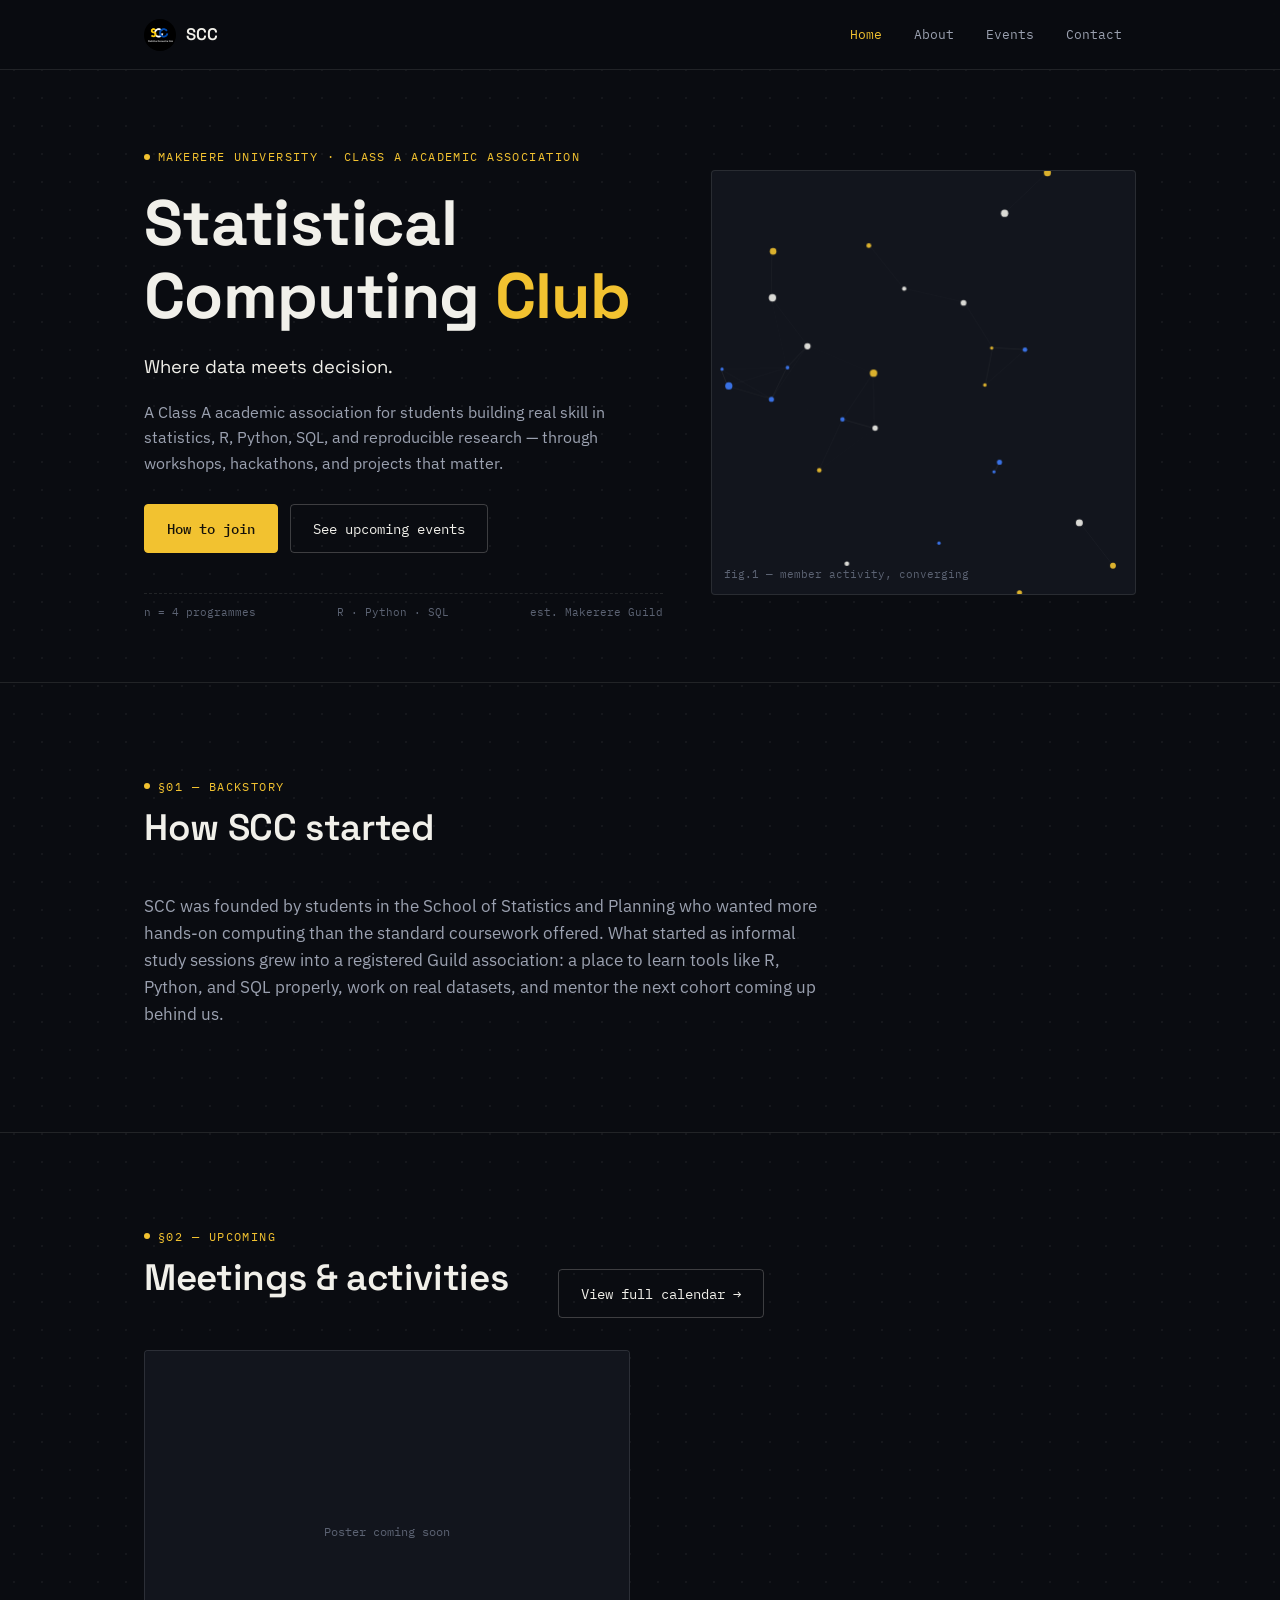
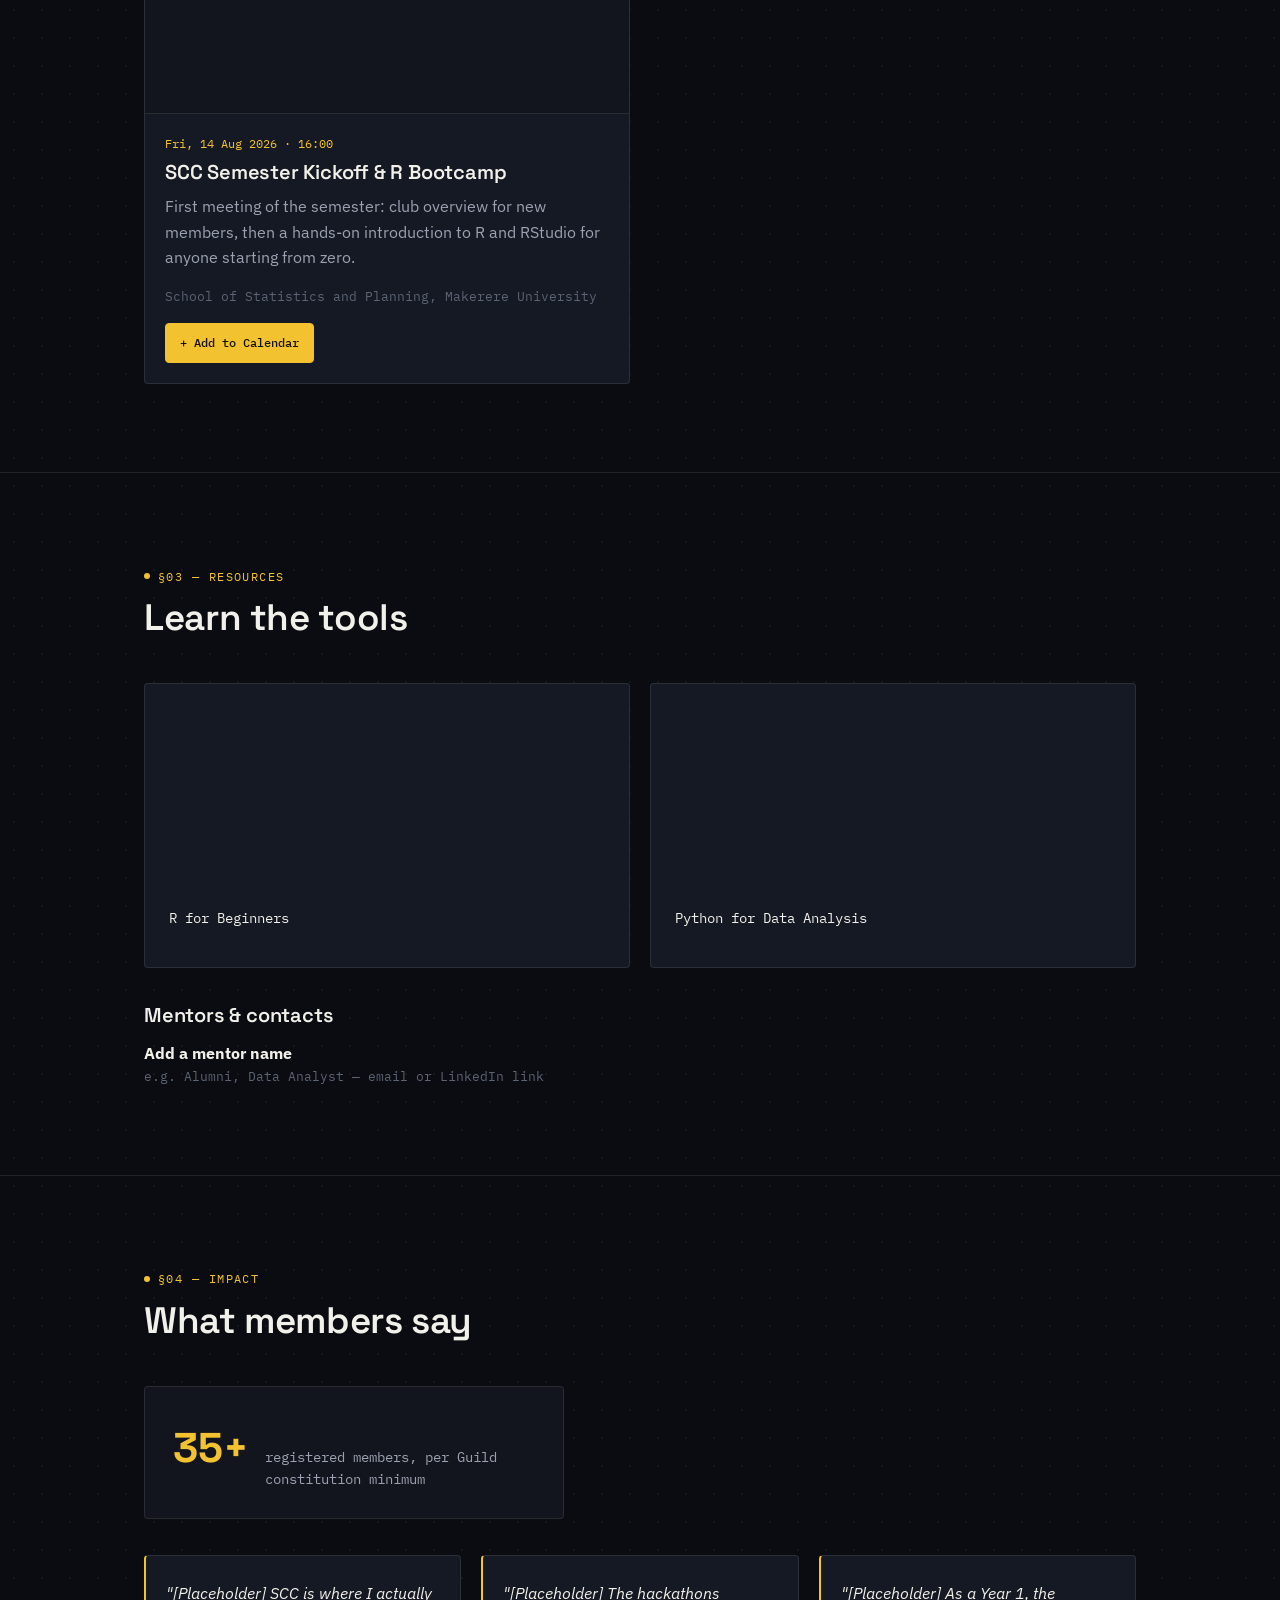
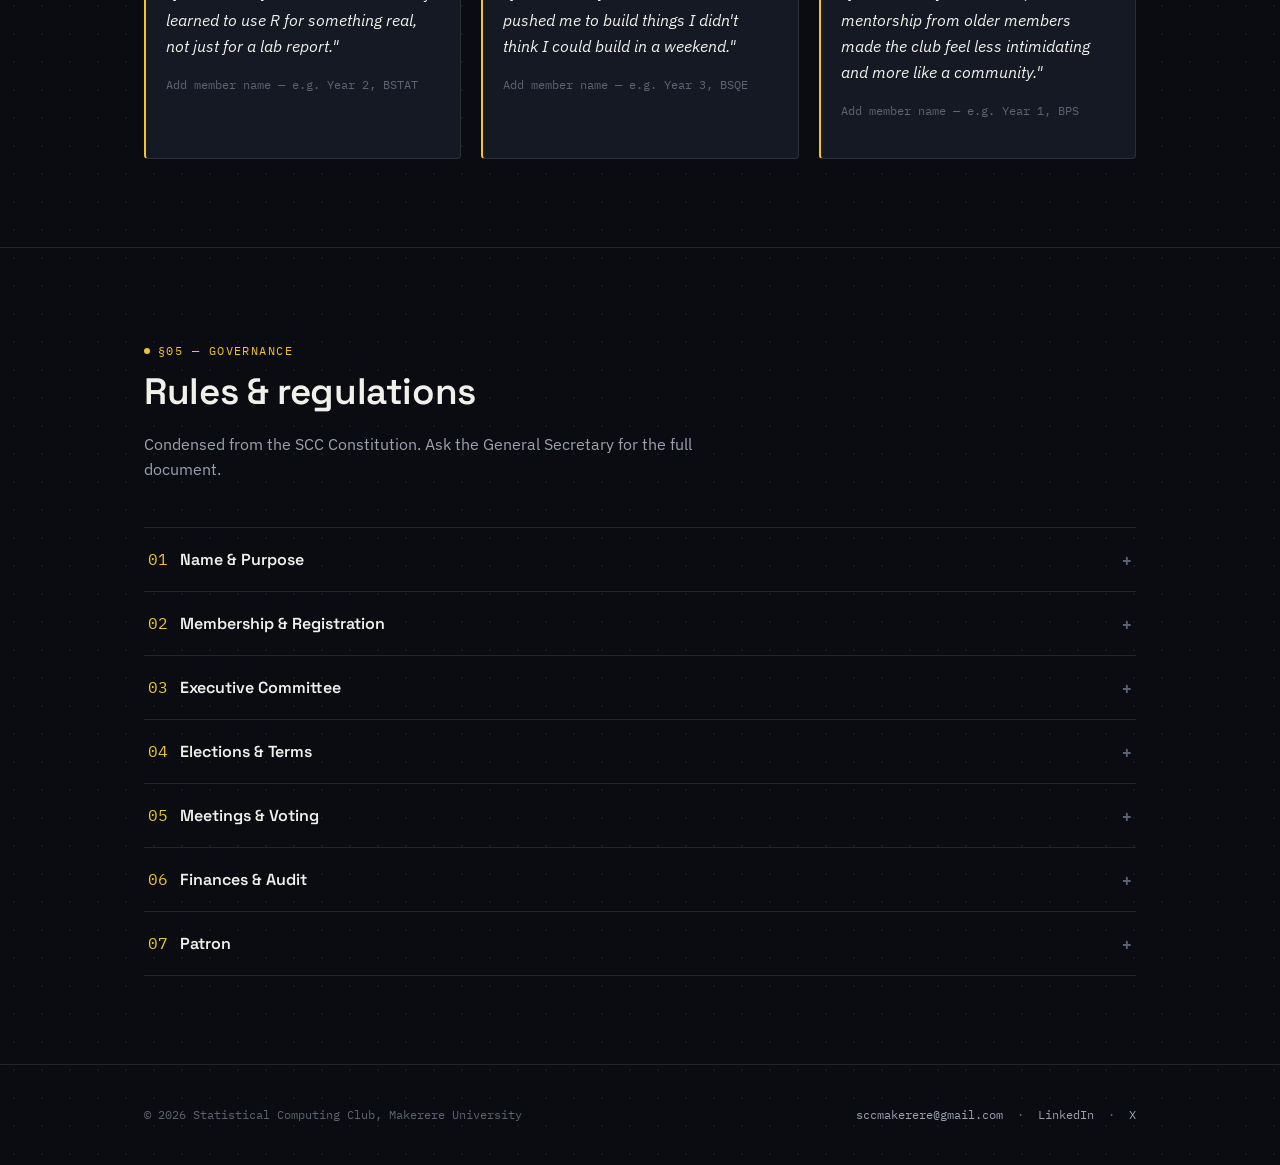
==== index.html @ 18c2f0ee "Add files via upload" ====
<!DOCTYPE html>
<html lang="en">
<head>
<meta charset="UTF-8" />
<meta name="viewport" content="width=device-width, initial-scale=1.0" />
<title>Statistical Computing Club — Makerere University</title>
<meta name="description" content="The Statistical Computing Club (SCC) at Makerere University: workshops, hackathons, and mentorship in R, Python, SQL, and reproducible data science." />
<meta property="og:title" content="Statistical Computing Club — Makerere University" />
<meta property="og:description" content="Workshops, hackathons, and mentorship in R, Python, SQL, and reproducible data science." />
<meta property="og:type" content="website" />
<meta property="og:image" content="assets/logo-alt.png" />
<link rel="icon" type="image/png" href="assets/favicon-32.png" />
<link rel="stylesheet" href="css/style.css" />
</head>
<body data-page="home" data-page-file="index.html">

<header class="site-header" id="site-header"></header>

<section class="hero">
  <div class="wrap hero-grid">
    <div>
      <div class="hero-eyebrow label">Makerere University · Class A Academic Association</div>
      <h1>Statistical Computing <span class="accent">Club</span></h1>
      <p id="heroTagline" style="font-family:var(--display);font-size:1.15rem;color:var(--ink);"></p>
      <p id="heroSubtitle"></p>
      <div class="hero-ctas">
        <a href="about.html#join" class="btn btn-primary">How to join</a>
        <a href="events.html" class="btn">See upcoming events</a>
      </div>
      <div class="axis-row">
        <span>n = 4 programmes</span>
        <span>R · Python · SQL</span>
        <span>est. Makerere Guild</span>
      </div>
    </div>
    <div class="hero-canvas-wrap">
      <canvas id="heroCanvas"></canvas>
      <div class="hero-canvas-caption">fig.1 — member activity, converging</div>
    </div>
  </div>
</section>

<section id="backstory">
  <div class="wrap">
    <div class="section-head">
      <span class="label">§01 — Backstory</span>
      <h2>How SCC started</h2>
    </div>
    <p id="backstoryText" style="max-width:68ch;font-size:1.05rem;"></p>
  </div>
</section>

<section id="upcoming">
  <div class="wrap">
    <div class="section-head" style="display:flex;justify-content:space-between;align-items:flex-end;flex-wrap:wrap;gap:16px;margin-bottom:32px;">
      <div>
        <span class="label">§02 — Upcoming</span>
        <h2>Meetings & activities</h2>
      </div>
      <a href="events.html" class="btn">View full calendar →</a>
    </div>
    <div class="grid-2" id="upcomingPreview"></div>
  </div>
</section>

<section id="resources">
  <div class="wrap">
    <div class="section-head">
      <span class="label">§03 — Resources</span>
      <h2>Learn the tools</h2>
    </div>
    <div class="grid-2" id="videoGrid" style="margin-bottom:36px;"></div>
    <h3 style="margin-bottom:14px;">Mentors & contacts</h3>
    <ul id="mentorList" style="list-style:none;padding:0;margin:0;display:grid;gap:12px;"></ul>
  </div>
</section>

<section id="impact">
  <div class="wrap">
    <div class="section-head">
      <span class="label">§04 — Impact</span>
      <h2>What members say</h2>
    </div>
    <div class="stat-strip" style="margin-bottom:36px;max-width:420px;">
      <span class="value" id="statValue"></span>
      <span class="stat-label" id="statLabel"></span>
    </div>
    <div class="grid-3" id="testimonialGrid"></div>
  </div>
</section>

<section id="rules">
  <div class="wrap">
    <div class="section-head">
      <span class="label">§05 — Governance</span>
      <h2>Rules & regulations</h2>
      <p>Condensed from the SCC Constitution. Ask the General Secretary for the full document.</p>
    </div>
    <div id="rulesAccordion"></div>
  </div>
</section>

<footer class="site-footer" id="site-footer"></footer>

<script src="js/content.js"></script>
<script src="js/main.js"></script>
</body>
</html>
---- css/style.css ----
/* ============================================================
   SCC — Statistical Computing Club
   Design: "data console" — dark ground, three logo-derived
   accents, monospace data annotations echoing the club's
   circular S-O-C mark. Signature element: the drifting dot-plot
   in the hero (see js/main.js) that resolves into a trend line.
   ============================================================ */

@import url('https://fonts.googleapis.com/css2?family=Space+Grotesk:wght@400;500;600;700&family=IBM+Plex+Sans:wght@400;500;600&family=IBM+Plex+Mono:wght@400;500&display=swap');

:root {
  /* ---- palette ---- */
  --bg:        #0A0C11;
  --bg-raised: #12151D;
  --bg-card:   #151923;
  --line:      rgba(243, 241, 234, 0.10);
  --line-strong: rgba(243, 241, 234, 0.22);
  --ink:       #F1F0EA;
  --ink-dim:   #9BA1B0;
  --ink-faint: #5C6373;
  --gold:      #F2C230;
  --gold-dim:  #8A712B;
  --blue:      #3E7BFA;
  --blue-dim:  #26417E;

  /* ---- type ---- */
  --display: 'Space Grotesk', sans-serif;
  --body:    'IBM Plex Sans', sans-serif;
  --mono:    'IBM Plex Mono', monospace;

  /* ---- layout ---- */
  --maxw: 1120px;
  --pad: clamp(20px, 5vw, 64px);
  --radius: 4px;
}

* { box-sizing: border-box; }
html { scroll-behavior: smooth; }

body {
  margin: 0;
  background: var(--bg);
  color: var(--ink);
  font-family: var(--body);
  font-size: 16px;
  line-height: 1.6;
  -webkit-font-smoothing: antialiased;
}

/* faint dot-grid ground texture, echoes the logo's circles */
body {
  background-image:
    radial-gradient(circle, rgba(243,241,234,0.05) 1px, transparent 1px);
  background-size: 28px 28px;
}

img { max-width: 100%; display: block; }
a { color: inherit; }

h1, h2, h3, h4 {
  font-family: var(--display);
  font-weight: 600;
  line-height: 1.15;
  margin: 0 0 0.5em;
  letter-spacing: -0.01em;
}

h1 { font-size: clamp(2.4rem, 5vw, 4rem); font-weight: 700; }
h2 { font-size: clamp(1.6rem, 3.2vw, 2.3rem); }
h3 { font-size: 1.25rem; }

p { margin: 0 0 1em; color: var(--ink-dim); }

.mono { font-family: var(--mono); }

.label {
  font-family: var(--mono);
  font-size: 0.75rem;
  letter-spacing: 0.12em;
  text-transform: uppercase;
  color: var(--gold);
  display: inline-flex;
  align-items: center;
  gap: 8px;
}
.label::before {
  content: '';
  width: 6px;
  height: 6px;
  border-radius: 50%;
  background: var(--gold);
  display: inline-block;
}

.wrap {
  max-width: var(--maxw);
  margin: 0 auto;
  padding-left: var(--pad);
  padding-right: var(--pad);
}

section { padding: 88px 0; border-bottom: 1px solid var(--line); }
section:last-of-type { border-bottom: none; }

.btn {
  font-family: var(--mono);
  font-size: 0.9rem;
  display: inline-flex;
  align-items: center;
  gap: 8px;
  padding: 12px 22px;
  border-radius: var(--radius);
  border: 1px solid var(--line-strong);
  color: var(--ink);
  text-decoration: none;
  background: transparent;
  cursor: pointer;
  transition: border-color .18s ease, background .18s ease, transform .18s ease;
}
.btn:hover { border-color: var(--gold); transform: translateY(-1px); }

.btn-primary {
  background: var(--gold);
  color: #14110A;
  border-color: var(--gold);
  font-weight: 500;
}
.btn-primary:hover { background: #fdd54a; border-color: #fdd54a; }

.btn-whatsapp {
  background: #1F8A4C;
  border-color: #1F8A4C;
  color: #fff;
  font-weight: 500;
}
.btn-whatsapp:hover { background: #23a058; border-color: #23a058; }

/* ---------------- header / nav ---------------- */
header.site-header {
  position: sticky;
  top: 0;
  z-index: 50;
  background: rgba(10, 12, 17, 0.86);
  backdrop-filter: blur(10px);
  border-bottom: 1px solid var(--line);
}
.nav-row {
  display: flex;
  align-items: center;
  justify-content: space-between;
  padding: 16px var(--pad);
  max-width: var(--maxw);
  margin: 0 auto;
}
.brand {
  display: flex;
  align-items: center;
  gap: 10px;
  text-decoration: none;
  font-family: var(--display);
  font-weight: 600;
  color: var(--ink);
  font-size: 1.05rem;
}
.brand img { width: 32px; height: 32px; border-radius: 50%; }

nav.primary-nav { display: flex; gap: 4px; align-items: center; }
nav.primary-nav a {
  font-family: var(--mono);
  font-size: 0.82rem;
  text-decoration: none;
  color: var(--ink-dim);
  padding: 8px 14px;
  border-radius: var(--radius);
  transition: color .15s ease, background .15s ease;
}
nav.primary-nav a:hover { color: var(--ink); background: var(--bg-raised); }
nav.primary-nav a.active { color: var(--gold); }

.nav-toggle {
  display: none;
  background: none;
  border: 1px solid var(--line-strong);
  border-radius: var(--radius);
  color: var(--ink);
  width: 40px; height: 40px;
  font-family: var(--mono);
  cursor: pointer;
}

@media (max-width: 720px) {
  nav.primary-nav {
    display: none;
    position: absolute;
    top: 100%; left: 0; right: 0;
    flex-direction: column;
    background: var(--bg-raised);
    border-bottom: 1px solid var(--line);
    padding: 8px;
  }
  nav.primary-nav.open { display: flex; }
  nav.primary-nav a { padding: 12px 14px; }
  .nav-toggle { display: block; }
}

/* ---------------- hero ---------------- */
.hero {
  padding: 72px 0 60px;
  position: relative;
  overflow: hidden;
  border-bottom: 1px solid var(--line);
}
.hero-grid {
  display: grid;
  grid-template-columns: 1.1fr 0.9fr;
  gap: 48px;
  align-items: center;
}
@media (max-width: 860px) { .hero-grid { grid-template-columns: 1fr; } }

.hero-eyebrow { margin-bottom: 20px; }
.hero h1 { margin-bottom: 18px; }
.hero h1 .accent { color: var(--gold); }
.hero-canvas-wrap {
  position: relative;
  aspect-ratio: 1 / 1;
  border: 1px solid var(--line);
  border-radius: var(--radius);
  background: var(--bg-raised);
  overflow: hidden;
}
.hero-canvas-wrap canvas { width: 100%; height: 100%; display: block; }
.hero-canvas-caption {
  position: absolute;
  bottom: 10px; left: 12px;
  font-family: var(--mono);
  font-size: 0.68rem;
  color: var(--ink-faint);
}
.hero-ctas { display: flex; gap: 12px; flex-wrap: wrap; margin-top: 28px; }

/* ---------------- axis ticks decoration ---------------- */
.axis-row {
  display: flex;
  justify-content: space-between;
  font-family: var(--mono);
  font-size: 0.7rem;
  color: var(--ink-faint);
  border-top: 1px dashed var(--line);
  padding-top: 10px;
  margin-top: 40px;
}

/* ---------------- cards / grids ---------------- */
.card {
  background: var(--bg-card);
  border: 1px solid var(--line);
  border-radius: var(--radius);
  padding: 24px;
}
.grid-3 { display: grid; grid-template-columns: repeat(3, 1fr); gap: 20px; }
.grid-2 { display: grid; grid-template-columns: repeat(2, 1fr); gap: 20px; }
@media (max-width: 760px) { .grid-3, .grid-2 { grid-template-columns: 1fr; } }

/* ---------------- accordion (rules) ---------------- */
.accordion-item {
  border-bottom: 1px solid var(--line);
}
.accordion-item:first-child { border-top: 1px solid var(--line); }
.accordion-trigger {
  width: 100%;
  text-align: left;
  background: none;
  border: none;
  color: var(--ink);
  font-family: var(--display);
  font-size: 1rem;
  font-weight: 600;
  padding: 18px 4px;
  display: flex;
  justify-content: space-between;
  align-items: center;
  cursor: pointer;
  gap: 16px;
}
.accordion-trigger .num { color: var(--gold); font-family: var(--mono); font-weight: 400; margin-right: 12px; }
.accordion-trigger .plus {
  font-family: var(--mono);
  color: var(--ink-faint);
  transition: transform .2s ease;
  flex-shrink: 0;
}
.accordion-item.open .plus { transform: rotate(45deg); color: var(--gold); }
.accordion-panel {
  max-height: 0;
  overflow: hidden;
  transition: max-height .28s ease;
}
.accordion-panel p { padding: 0 4px 18px; margin: 0; max-width: 68ch; }

/* ---------------- stat callout ---------------- */
.stat-strip {
  display: flex;
  align-items: baseline;
  gap: 16px;
  padding: 28px;
  border: 1px solid var(--line);
  border-radius: var(--radius);
  background: var(--bg-raised);
}
.stat-strip .value {
  font-family: var(--display);
  font-size: 2.6rem;
  font-weight: 700;
  color: var(--gold);
}
.stat-strip .stat-label { color: var(--ink-dim); font-family: var(--mono); font-size: 0.85rem; }

/* ---------------- testimonials ---------------- */
.testimonial-card { border-left: 2px solid var(--gold); padding-left: 20px; }
.testimonial-card p.quote { color: var(--ink); font-size: 1.02rem; font-style: italic; }
.testimonial-card .attr { font-family: var(--mono); font-size: 0.78rem; color: var(--ink-faint); }

/* ---------------- team ---------------- */
.team-card { text-align: left; }
.team-photo {
  width: 100%;
  aspect-ratio: 1;
  border-radius: var(--radius);
  background: var(--bg-raised);
  border: 1px dashed var(--line-strong);
  display: flex;
  align-items: center;
  justify-content: center;
  color: var(--ink-faint);
  font-family: var(--mono);
  font-size: 0.72rem;
  margin-bottom: 14px;
  overflow: hidden;
}
.team-photo img { width: 100%; height: 100%; object-fit: cover; }
.team-card .role { color: var(--gold); font-family: var(--mono); font-size: 0.75rem; margin-bottom: 6px; display: block; }

/* ---------------- membership table ---------------- */
table.membership {
  width: 100%;
  border-collapse: collapse;
  font-size: 0.92rem;
}
table.membership th, table.membership td {
  text-align: left;
  padding: 14px 16px;
  border-bottom: 1px solid var(--line);
  vertical-align: top;
}
table.membership th {
  font-family: var(--mono);
  font-size: 0.72rem;
  text-transform: uppercase;
  letter-spacing: 0.08em;
  color: var(--ink-faint);
  font-weight: 400;
}
table.membership td.name { font-family: var(--display); font-weight: 600; color: var(--gold); }
.tick { color: #48C774; }
.cross { color: var(--ink-faint); }

/* ---------------- steps (how to join) ---------------- */
.steps { counter-reset: step; list-style: none; margin: 0; padding: 0; }
.steps li {
  counter-increment: step;
  display: flex;
  gap: 18px;
  padding: 18px 0;
  border-bottom: 1px solid var(--line);
}
.steps li:last-child { border-bottom: none; }
.steps li::before {
  content: counter(step, decimal-leading-zero);
  font-family: var(--mono);
  color: var(--gold);
  font-size: 0.85rem;
  flex-shrink: 0;
}

/* ---------------- events / posters ---------------- */
.event-card {
  border: 1px solid var(--line);
  border-radius: var(--radius);
  overflow: hidden;
  background: var(--bg-card);
}
.event-poster {
  aspect-ratio: 4/3;
  background: var(--bg-raised);
  border-bottom: 1px solid var(--line);
  display: flex;
  align-items: center;
  justify-content: center;
  color: var(--ink-faint);
  font-family: var(--mono);
  font-size: 0.75rem;
  text-align: center;
  padding: 12px;
}
.event-poster img { width: 100%; height: 100%; object-fit: cover; }
.event-body { padding: 20px; }
.event-date {
  font-family: var(--mono);
  font-size: 0.75rem;
  color: var(--gold);
  margin-bottom: 8px;
  display: block;
}
.event-actions { display: flex; gap: 10px; margin-top: 16px; flex-wrap: wrap; }
.event-actions .btn { padding: 9px 14px; font-size: 0.78rem; }

.empty-state {
  border: 1px dashed var(--line-strong);
  border-radius: var(--radius);
  padding: 48px 24px;
  text-align: center;
  color: var(--ink-faint);
  font-family: var(--mono);
  font-size: 0.85rem;
}

/* ---------------- contact ---------------- */
.contact-grid { display: grid; grid-template-columns: 1fr 1fr; gap: 20px; }
@media (max-width: 700px) { .contact-grid { grid-template-columns: 1fr; } }
.contact-card {
  border: 1px solid var(--line);
  border-radius: var(--radius);
  padding: 26px;
  display: flex;
  flex-direction: column;
  gap: 14px;
}
.contact-card h3 { margin: 0; }
.social-row { display: flex; gap: 10px; flex-wrap: wrap; }

/* ---------------- footer ---------------- */
footer.site-footer {
  border-top: 1px solid var(--line);
  padding: 40px 0;
}
.footer-row {
  display: flex;
  justify-content: space-between;
  align-items: center;
  flex-wrap: wrap;
  gap: 16px;
  font-family: var(--mono);
  font-size: 0.78rem;
  color: var(--ink-faint);
}
.footer-row a { color: var(--ink-dim); text-decoration: none; }
.footer-row a:hover { color: var(--gold); }

/* ---------------- misc ---------------- */
.section-head { max-width: 62ch; margin-bottom: 44px; }
.section-head h2 { margin-top: 10px; }

@media (prefers-reduced-motion: reduce) {
  * { animation: none !important; transition: none !important; }
}

:focus-visible {
  outline: 2px solid var(--gold);
  outline-offset: 2px;
}
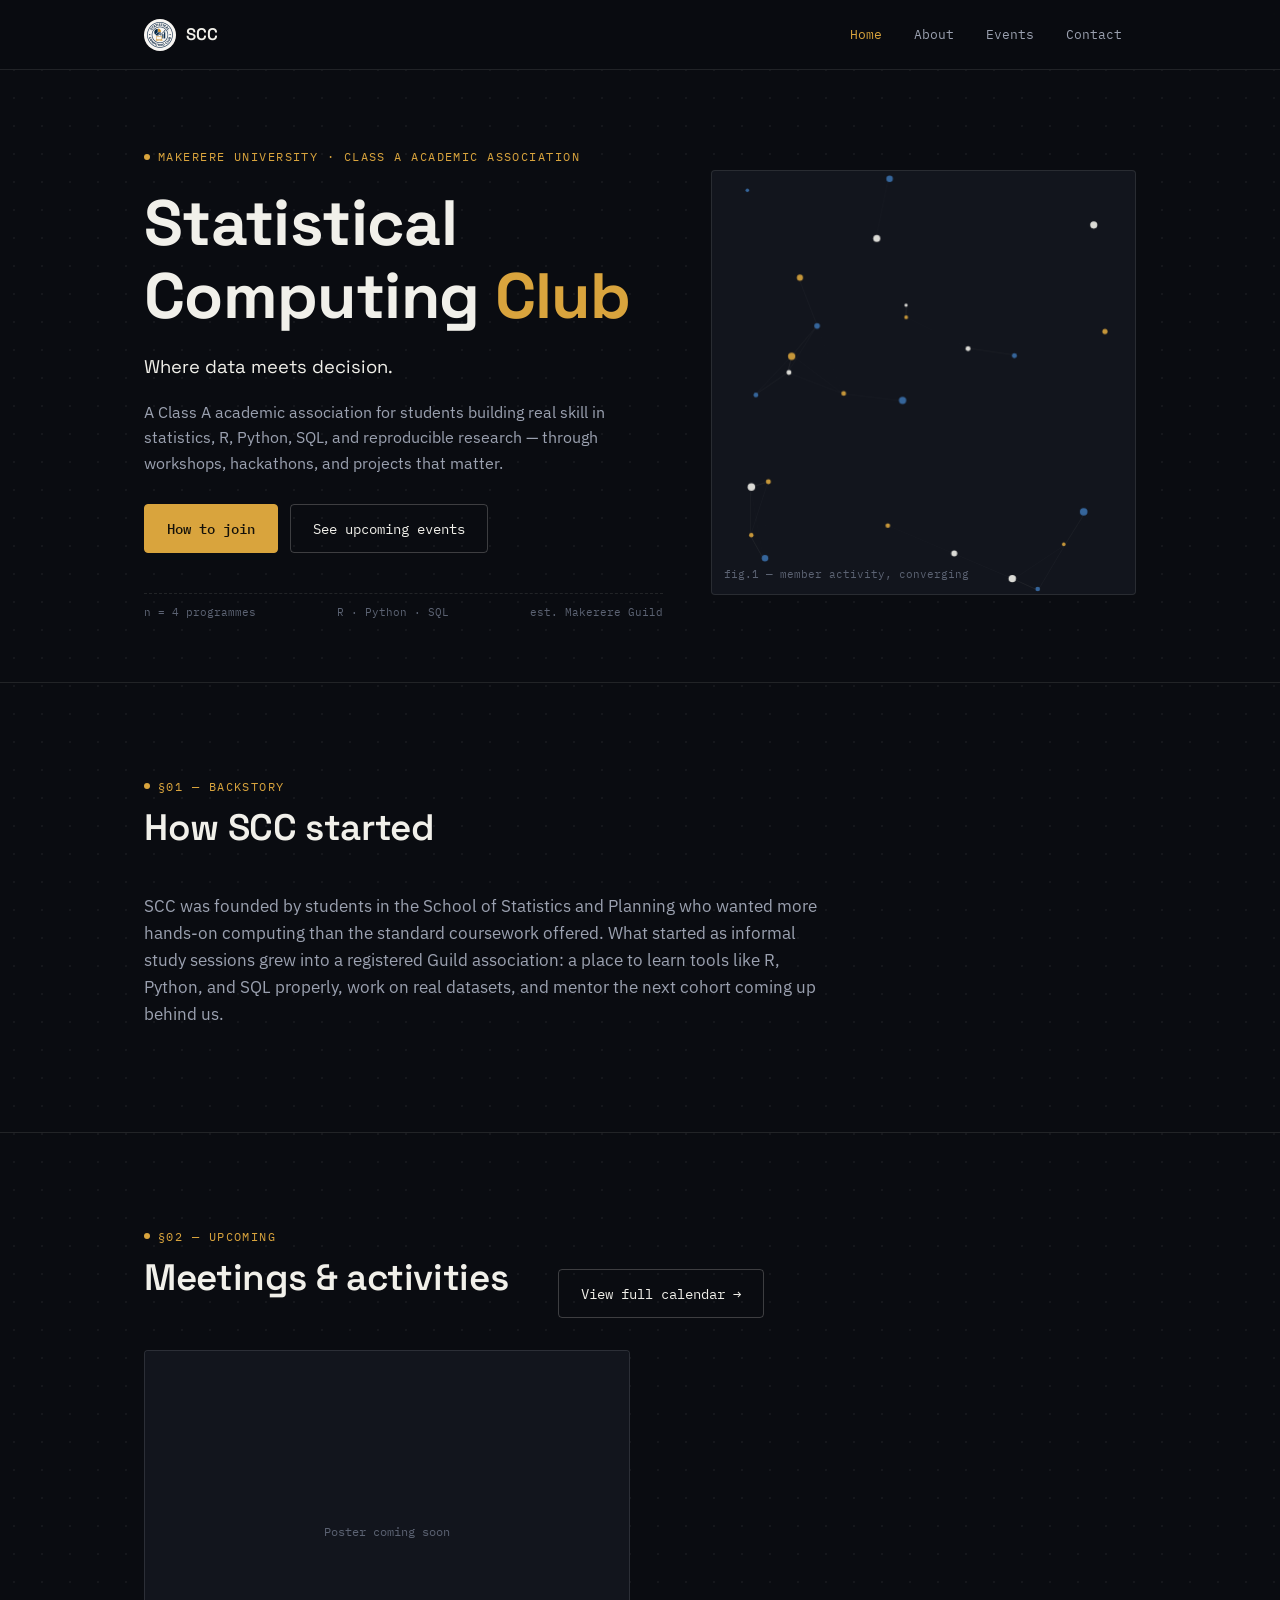
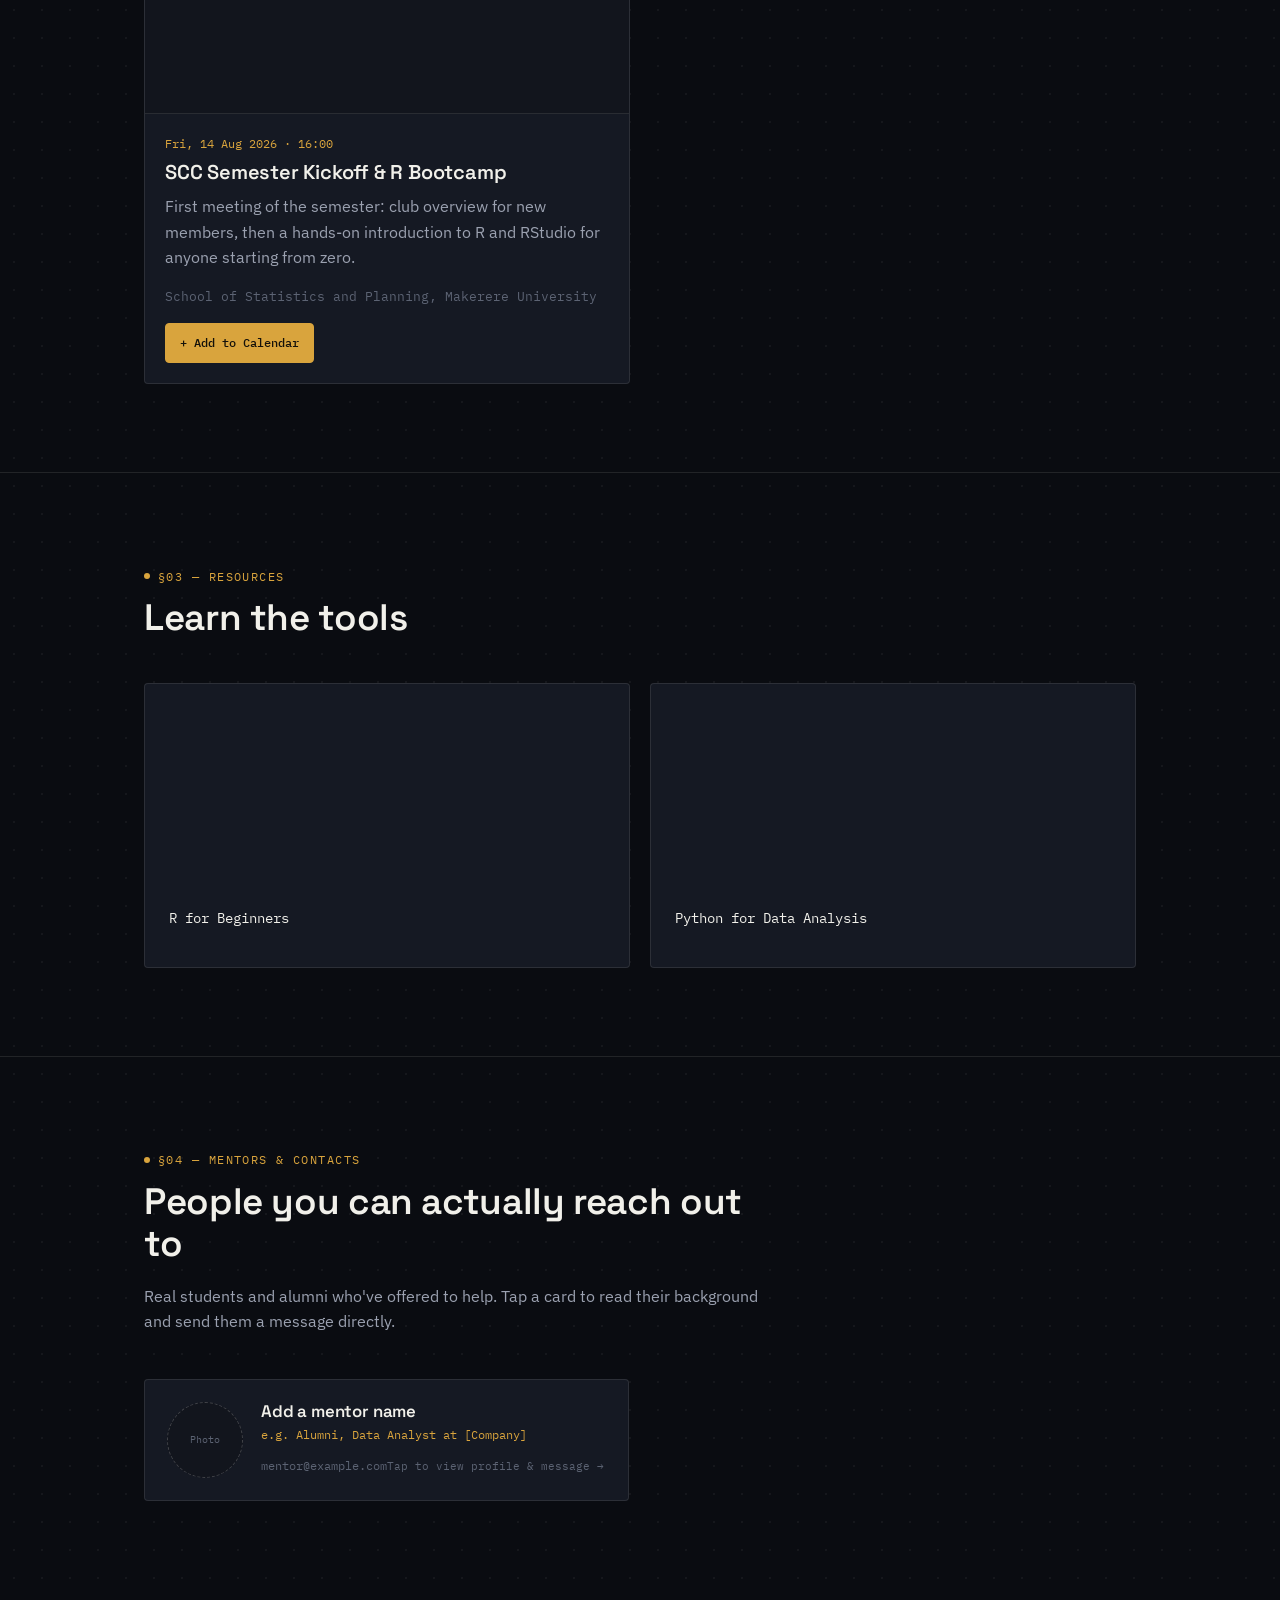
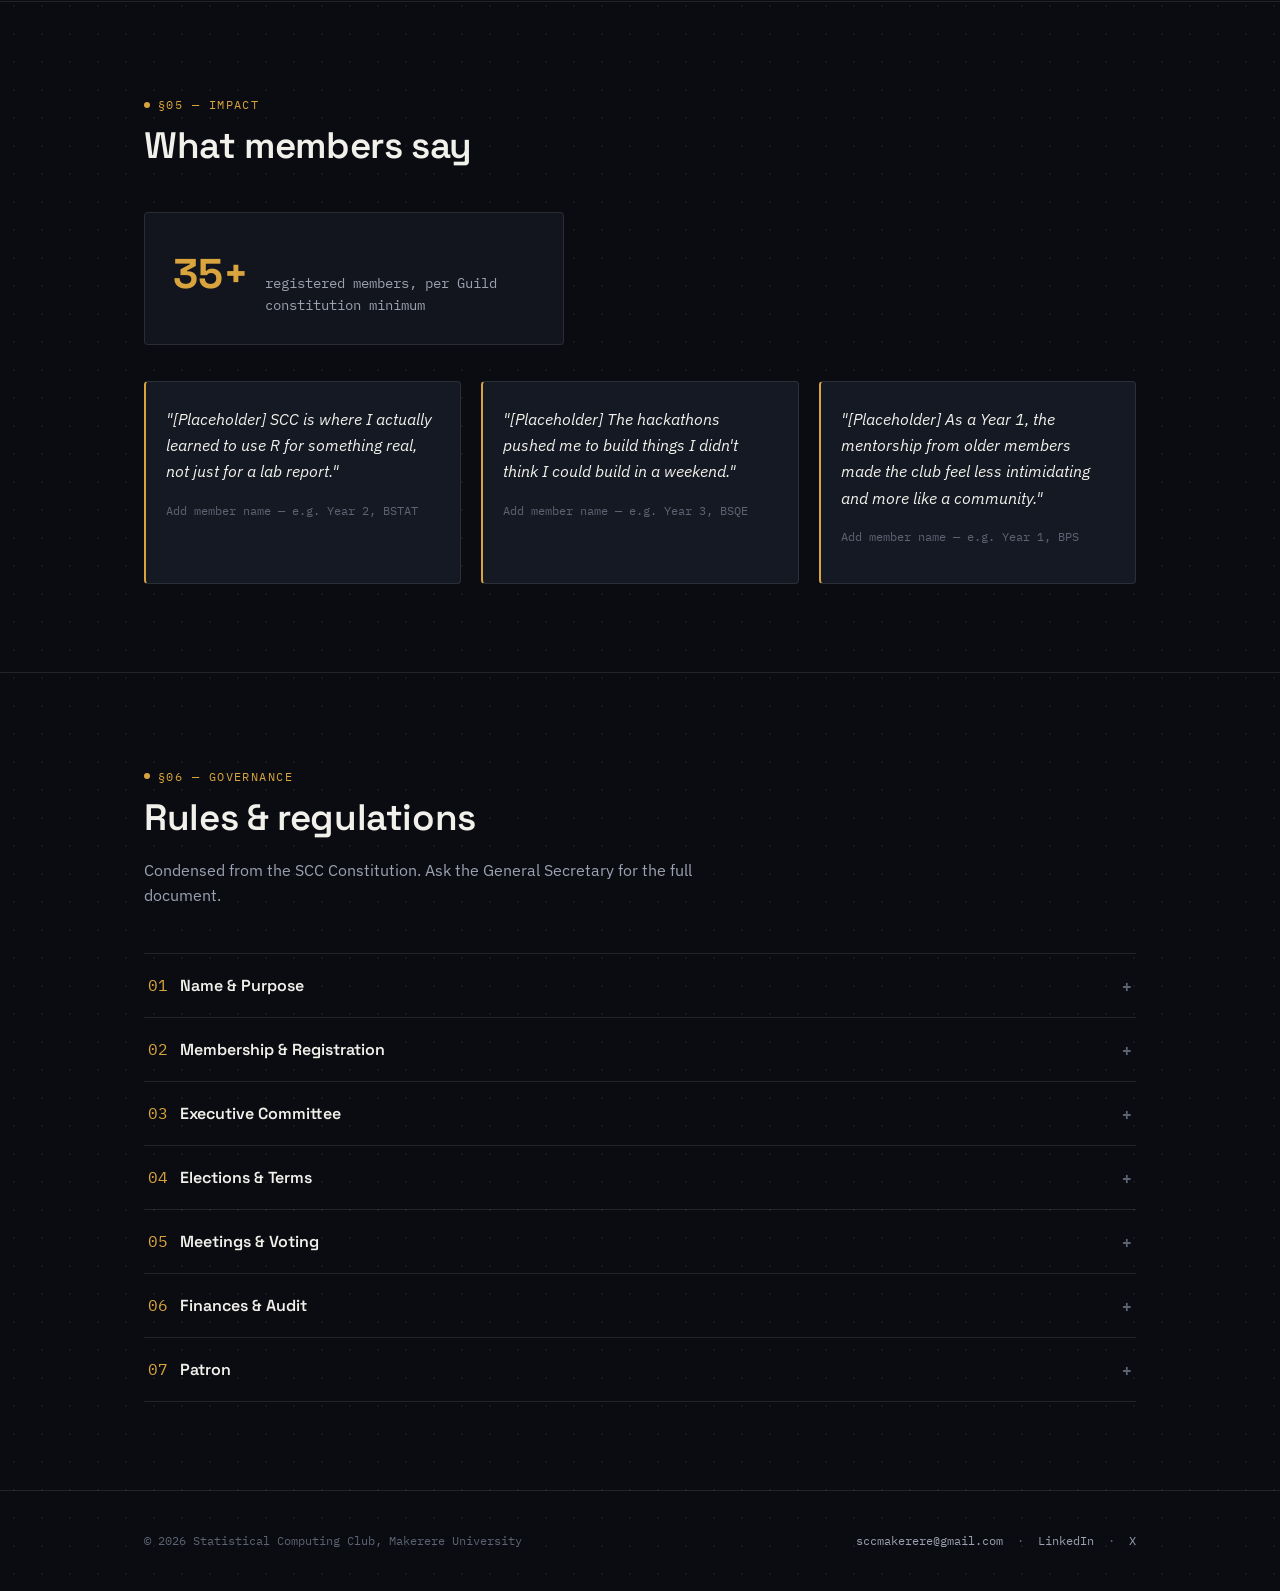
==== commit 229081dc: "Add files via upload" ====
--- a/index.html
+++ b/index.html
@@ -8,7 +8,7 @@
 <meta property="og:title" content="Statistical Computing Club — Makerere University" />
 <meta property="og:description" content="Workshops, hackathons, and mentorship in R, Python, SQL, and reproducible data science." />
 <meta property="og:type" content="website" />
-<meta property="og:image" content="assets/logo-alt.png" />
+<meta property="og:image" content="assets/logo.png" />
 <link rel="icon" type="image/png" href="assets/favicon-32.png" />
 <link rel="stylesheet" href="css/style.css" />
 </head>
@@ -69,16 +69,25 @@
       <span class="label">§03 — Resources</span>
       <h2>Learn the tools</h2>
     </div>
-    <div class="grid-2" id="videoGrid" style="margin-bottom:36px;"></div>
-    <h3 style="margin-bottom:14px;">Mentors & contacts</h3>
-    <ul id="mentorList" style="list-style:none;padding:0;margin:0;display:grid;gap:12px;"></ul>
+    <div class="grid-2" id="videoGrid"></div>
+  </div>
+</section>
+
+<section id="mentors" style="padding-bottom:100px;">
+  <div class="wrap">
+    <div class="section-head">
+      <span class="label">§04 — Mentors & Contacts</span>
+      <h2>People you can actually reach out to</h2>
+      <p>Real students and alumni who've offered to help. Tap a card to read their background and send them a message directly.</p>
+    </div>
+    <div class="mentor-grid" id="mentorGrid"></div>
   </div>
 </section>
 
 <section id="impact">
   <div class="wrap">
     <div class="section-head">
-      <span class="label">§04 — Impact</span>
+      <span class="label">§05 — Impact</span>
       <h2>What members say</h2>
     </div>
     <div class="stat-strip" style="margin-bottom:36px;max-width:420px;">
@@ -92,7 +101,7 @@
 <section id="rules">
   <div class="wrap">
     <div class="section-head">
-      <span class="label">§05 — Governance</span>
+      <span class="label">§06 — Governance</span>
       <h2>Rules & regulations</h2>
       <p>Condensed from the SCC Constitution. Ask the General Secretary for the full document.</p>
     </div>
--- a/css/style.css
+++ b/css/style.css
@@ -18,10 +18,10 @@
   --ink:       #F1F0EA;
   --ink-dim:   #9BA1B0;
   --ink-faint: #5C6373;
-  --gold:      #F2C230;
+  --gold:      #D9A43D;
   --gold-dim:  #8A712B;
-  --blue:      #3E7BFA;
-  --blue-dim:  #26417E;
+  --navy:      #3A6EA8;
+  --navy-deep: #0B2545;
 
   /* ---- type ---- */
   --display: 'Space Grotesk', sans-serif;
@@ -322,7 +322,21 @@
 .testimonial-card .attr { font-family: var(--mono); font-size: 0.78rem; color: var(--ink-faint); }
 
 /* ---------------- team ---------------- */
-.team-card { text-align: left; }
+.team-card {
+  text-align: left;
+  cursor: pointer;
+  background: none;
+  border: none;
+  padding: 0;
+  color: inherit;
+  font: inherit;
+  display: block;
+  width: 100%;
+  border-radius: var(--radius);
+  transition: transform .16s ease;
+}
+.team-card:hover { transform: translateY(-2px); }
+.team-card:hover .team-photo { border-color: var(--gold); }
 .team-photo {
   width: 100%;
   aspect-ratio: 1;
@@ -337,9 +351,127 @@
   font-size: 0.72rem;
   margin-bottom: 14px;
   overflow: hidden;
+  transition: border-color .16s ease;
 }
 .team-photo img { width: 100%; height: 100%; object-fit: cover; }
 .team-card .role { color: var(--gold); font-family: var(--mono); font-size: 0.75rem; margin-bottom: 6px; display: block; }
+.team-card .tap-hint {
+  font-family: var(--mono);
+  font-size: 0.7rem;
+  color: var(--ink-faint);
+  margin-top: 6px;
+}
+
+/* ---------------- mentors ---------------- */
+.mentor-grid { display: grid; grid-template-columns: repeat(2, 1fr); gap: 22px; }
+@media (max-width: 760px) { .mentor-grid { grid-template-columns: 1fr; } }
+.mentor-card {
+  display: flex;
+  gap: 18px;
+  align-items: flex-start;
+  text-align: left;
+  cursor: pointer;
+  background: var(--bg-card);
+  border: 1px solid var(--line);
+  border-radius: var(--radius);
+  padding: 22px;
+  width: 100%;
+  color: inherit;
+  font: inherit;
+  transition: border-color .16s ease, transform .16s ease;
+}
+.mentor-card:hover { border-color: var(--gold); transform: translateY(-2px); }
+.mentor-photo {
+  width: 76px;
+  height: 76px;
+  flex-shrink: 0;
+  border-radius: 50%;
+  background: var(--bg-raised);
+  border: 1px dashed var(--line-strong);
+  display: flex;
+  align-items: center;
+  justify-content: center;
+  color: var(--ink-faint);
+  font-family: var(--mono);
+  font-size: 0.65rem;
+  overflow: hidden;
+}
+.mentor-photo img { width: 100%; height: 100%; object-fit: cover; }
+.mentor-card h3 { margin-bottom: 4px; font-size: 1.05rem; }
+.mentor-card .role { color: var(--gold); font-family: var(--mono); font-size: 0.75rem; display: block; margin-bottom: 8px; }
+.mentor-card .mentor-email { font-family: var(--mono); font-size: 0.75rem; color: var(--ink-faint); }
+.mentor-card .tap-hint { font-family: var(--mono); font-size: 0.7rem; color: var(--ink-faint); margin-top: 10px; }
+
+/* ---------------- modal ---------------- */
+.modal-overlay {
+  position: fixed;
+  inset: 0;
+  background: rgba(6, 7, 10, 0.72);
+  backdrop-filter: blur(3px);
+  display: flex;
+  align-items: center;
+  justify-content: center;
+  padding: 24px;
+  z-index: 200;
+  opacity: 0;
+  pointer-events: none;
+  transition: opacity .18s ease;
+}
+.modal-overlay.open { opacity: 1; pointer-events: auto; }
+.modal-box {
+  background: var(--bg-card);
+  border: 1px solid var(--line-strong);
+  border-radius: var(--radius);
+  max-width: 520px;
+  width: 100%;
+  max-height: 86vh;
+  overflow-y: auto;
+  padding: 32px;
+  position: relative;
+  transform: translateY(10px);
+  transition: transform .18s ease;
+}
+.modal-overlay.open .modal-box { transform: translateY(0); }
+.modal-close {
+  position: absolute;
+  top: 16px; right: 16px;
+  background: none;
+  border: 1px solid var(--line-strong);
+  color: var(--ink-dim);
+  width: 32px; height: 32px;
+  border-radius: var(--radius);
+  cursor: pointer;
+  font-family: var(--mono);
+}
+.modal-close:hover { color: var(--gold); border-color: var(--gold); }
+.modal-head { display: flex; gap: 16px; align-items: center; margin-bottom: 20px; padding-right: 40px; }
+.modal-head .modal-photo {
+  width: 64px; height: 64px; border-radius: 50%;
+  background: var(--bg-raised); border: 1px dashed var(--line-strong);
+  flex-shrink: 0; overflow: hidden;
+  display: flex; align-items: center; justify-content: center;
+  color: var(--ink-faint); font-family: var(--mono); font-size: 0.6rem;
+}
+.modal-head .modal-photo img { width: 100%; height: 100%; object-fit: cover; }
+.modal-head .role { color: var(--gold); font-family: var(--mono); font-size: 0.75rem; display: block; margin-top: 2px; }
+.modal-box h3 { margin: 0; }
+.modal-section-label {
+  font-family: var(--mono); font-size: 0.7rem; text-transform: uppercase;
+  letter-spacing: 0.08em; color: var(--ink-faint); margin: 20px 0 8px;
+}
+.modal-box textarea, .modal-box input[type="text"] {
+  width: 100%;
+  background: var(--bg-raised);
+  border: 1px solid var(--line-strong);
+  border-radius: var(--radius);
+  color: var(--ink);
+  font-family: var(--body);
+  font-size: 0.9rem;
+  padding: 10px 12px;
+  margin-bottom: 10px;
+}
+.modal-box textarea { min-height: 90px; resize: vertical; }
+.modal-box form .btn { width: 100%; justify-content: center; }
 
 /* ---------------- membership table ---------------- */
 table.membership {
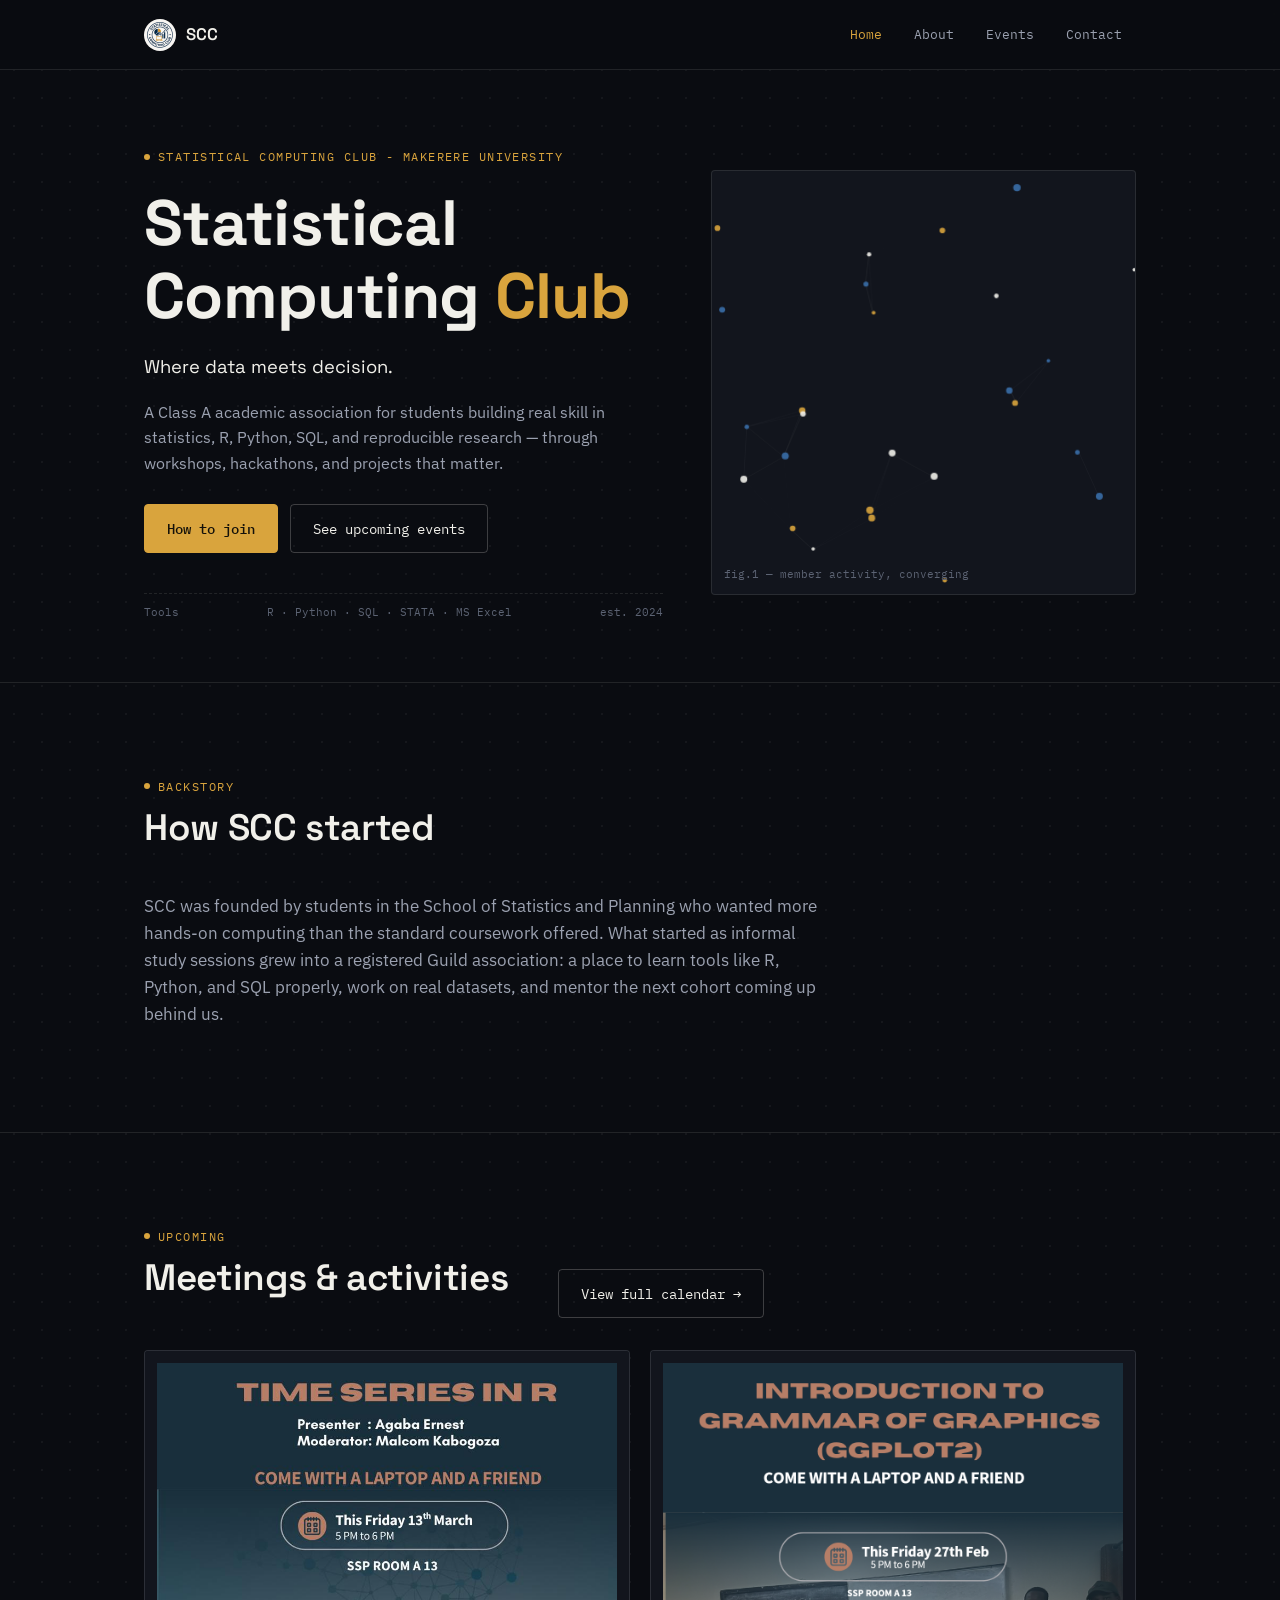
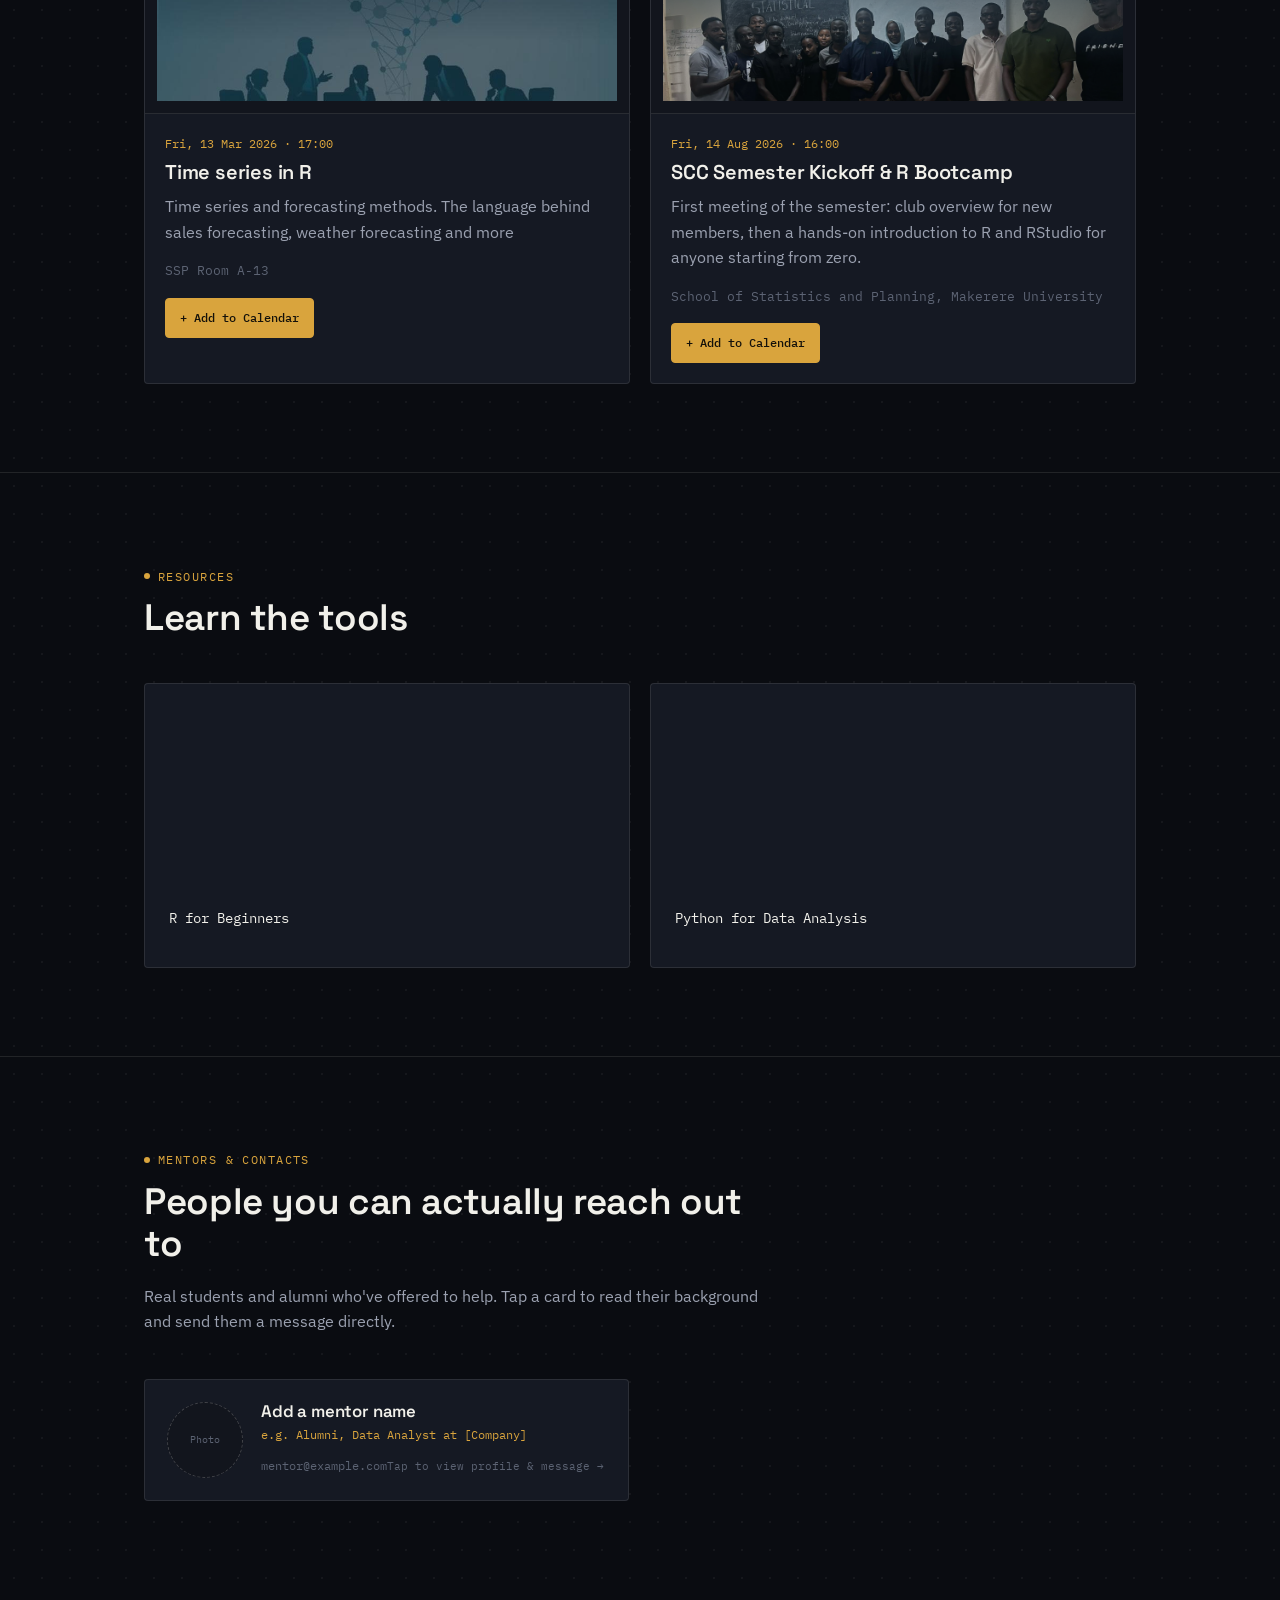
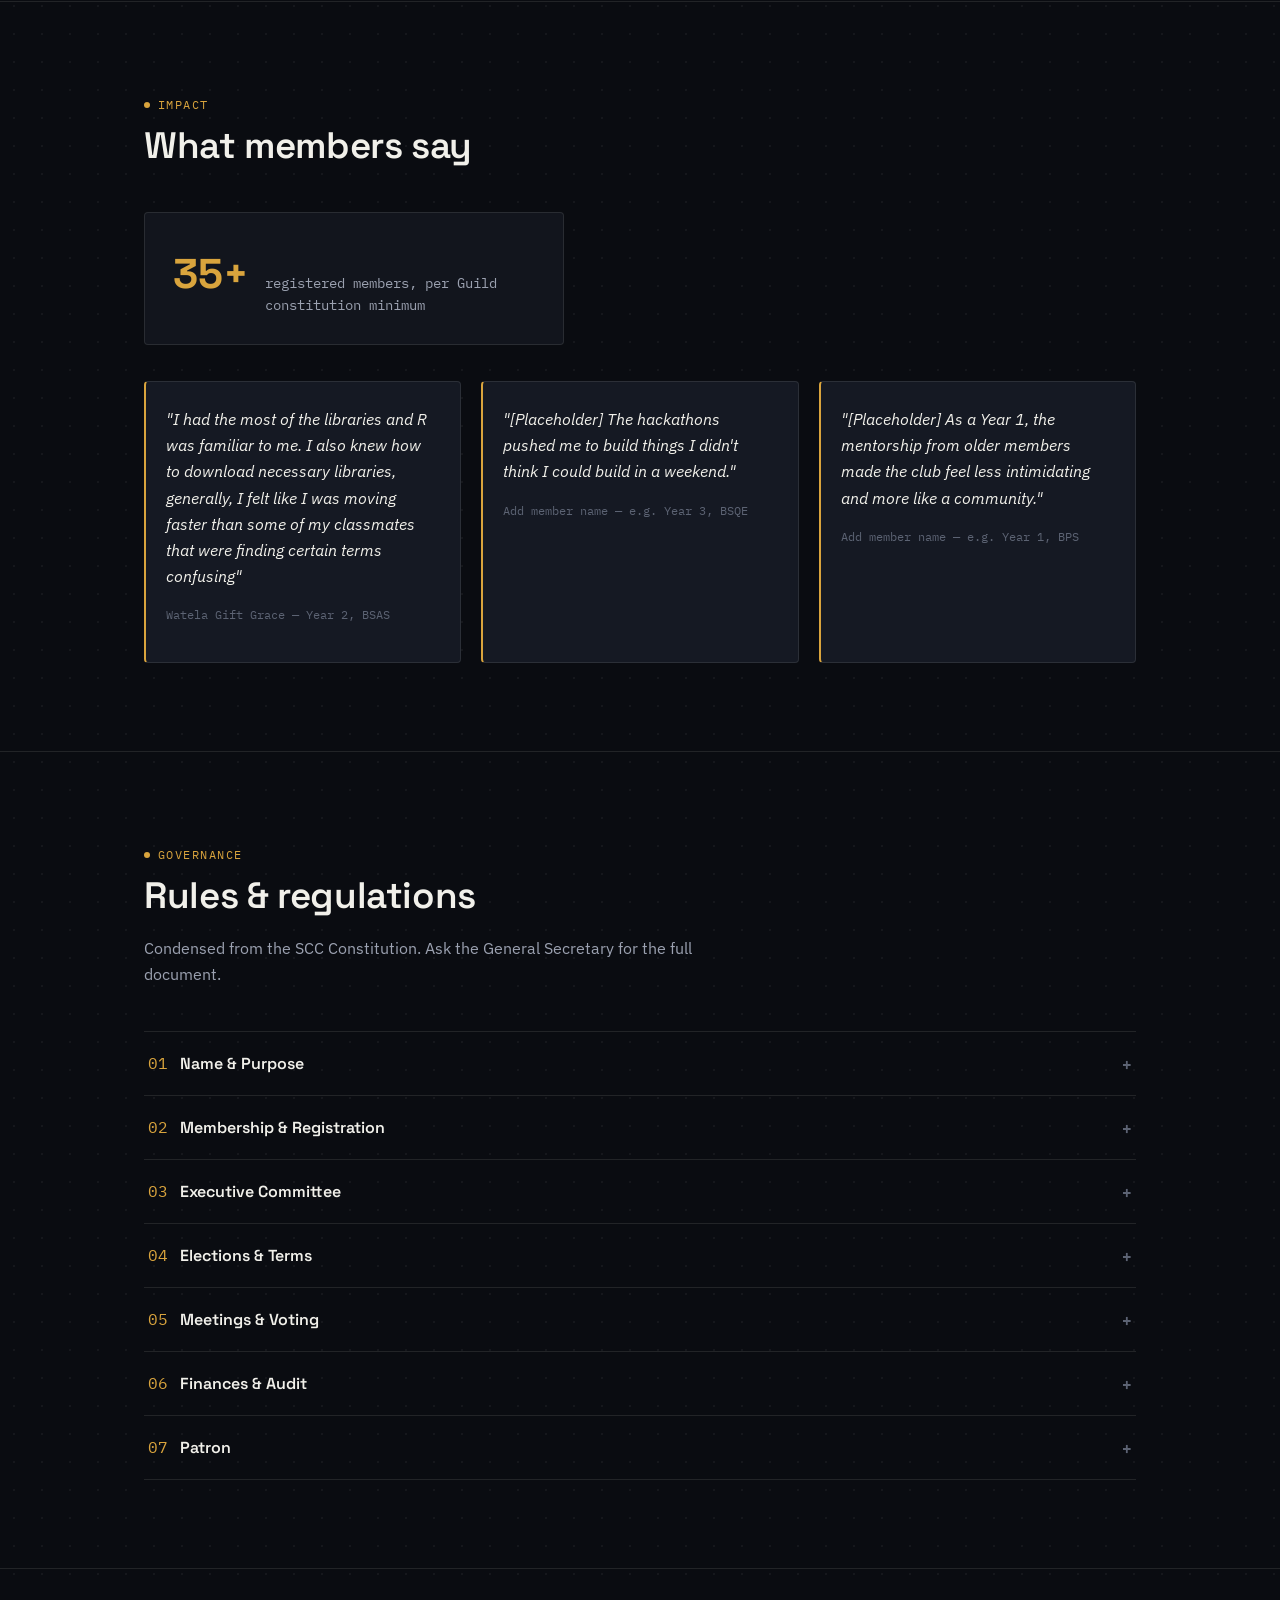
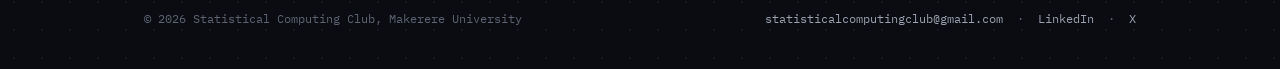
==== commit e7136831: "Update index.html" ====
--- a/index.html
+++ b/index.html
@@ -19,7 +19,7 @@
 <section class="hero">
   <div class="wrap hero-grid">
     <div>
-      <div class="hero-eyebrow label">Makerere University · Class A Academic Association</div>
+      <div class="hero-eyebrow label">Statistical Computing Club - Makerere University</div>
       <h1>Statistical Computing <span class="accent">Club</span></h1>
       <p id="heroTagline" style="font-family:var(--display);font-size:1.15rem;color:var(--ink);"></p>
       <p id="heroSubtitle"></p>
@@ -28,9 +28,9 @@
         <a href="events.html" class="btn">See upcoming events</a>
       </div>
       <div class="axis-row">
-        <span>n = 4 programmes</span>
-        <span>R · Python · SQL</span>
-        <span>est. Makerere Guild</span>
+        <span>Tools</span>
+        <span>R · Python · SQL · STATA · MS Excel</span>
+        <span>est. 2024</span>
       </div>
     </div>
     <div class="hero-canvas-wrap">
@@ -43,7 +43,7 @@
 <section id="backstory">
   <div class="wrap">
     <div class="section-head">
-      <span class="label">§01 — Backstory</span>
+      <span class="label">Backstory</span>
       <h2>How SCC started</h2>
     </div>
     <p id="backstoryText" style="max-width:68ch;font-size:1.05rem;"></p>
@@ -54,7 +54,7 @@
   <div class="wrap">
     <div class="section-head" style="display:flex;justify-content:space-between;align-items:flex-end;flex-wrap:wrap;gap:16px;margin-bottom:32px;">
       <div>
-        <span class="label">§02 — Upcoming</span>
+        <span class="label">Upcoming</span>
         <h2>Meetings & activities</h2>
       </div>
       <a href="events.html" class="btn">View full calendar →</a>
@@ -66,7 +66,7 @@
 <section id="resources">
   <div class="wrap">
     <div class="section-head">
-      <span class="label">§03 — Resources</span>
+      <span class="label">Resources</span>
       <h2>Learn the tools</h2>
     </div>
     <div class="grid-2" id="videoGrid"></div>
@@ -76,7 +76,7 @@
 <section id="mentors" style="padding-bottom:100px;">
   <div class="wrap">
     <div class="section-head">
-      <span class="label">§04 — Mentors & Contacts</span>
+      <span class="label">Mentors & Contacts</span>
       <h2>People you can actually reach out to</h2>
       <p>Real students and alumni who've offered to help. Tap a card to read their background and send them a message directly.</p>
     </div>
@@ -87,7 +87,7 @@
 <section id="impact">
   <div class="wrap">
     <div class="section-head">
-      <span class="label">§05 — Impact</span>
+      <span class="label">Impact</span>
       <h2>What members say</h2>
     </div>
     <div class="stat-strip" style="margin-bottom:36px;max-width:420px;">
@@ -101,7 +101,7 @@
 <section id="rules">
   <div class="wrap">
     <div class="section-head">
-      <span class="label">§06 — Governance</span>
+      <span class="label">Governance</span>
       <h2>Rules & regulations</h2>
       <p>Condensed from the SCC Constitution. Ask the General Secretary for the full document.</p>
     </div>
